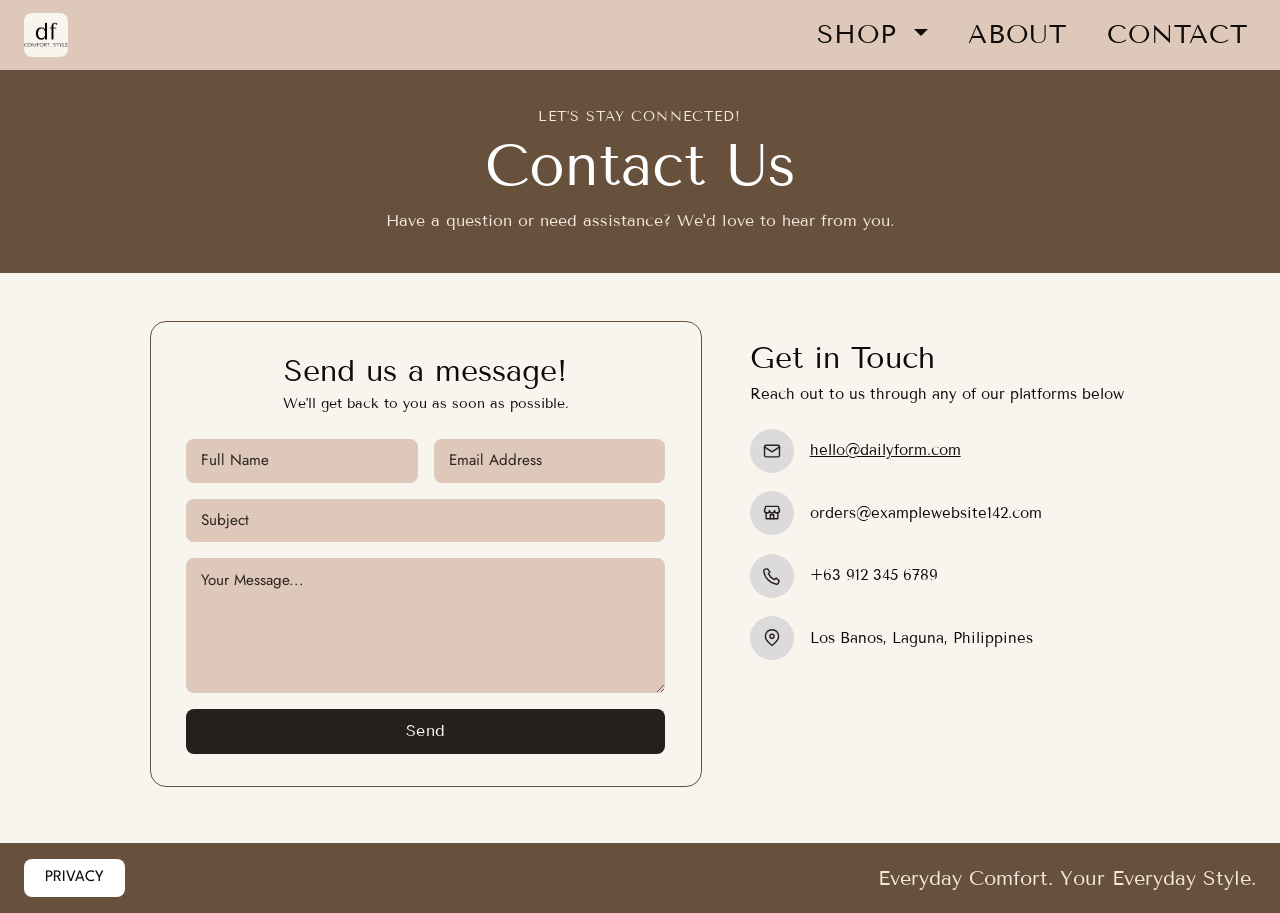
==== dailyform/contact.html @ 1e2302f8 "Update contact.html" ====
<!DOCTYPE html>
<html lang="en">
<head>
  <meta charset="UTF-8">
  <meta name="viewport" content="width=device-width, initial-scale=1.0">
  <title>Contact Us | dailyform</title>
  <meta name="description" content="Get in touch with dailyform.">

  <!-- Bootstrap CSS -->
  <link href="https://cdn.jsdelivr.net/npm/bootstrap@5.3.3/dist/css/bootstrap.min.css" rel="stylesheet">

  <!-- Google Fonts -->
  <link rel="preconnect" href="https://fonts.googleapis.com">
  <link rel="preconnect" href="https://fonts.gstatic.com" crossorigin>
  <link href="https://fonts.googleapis.com/css2?family=Jost:wght@400;500&family=League+Spartan:wght@300;400;500;600;700&family=Tenor+Sans&display=swap" rel="stylesheet">

  <!-- Shared Group Stylesheet -->
  <link rel="stylesheet" href="css/style.css">

  <!-- Contact Page Styles + Fallbacks for Shared Navbar/Footer -->
  <style>
    :root {
      --df-nav-bg: #DDC8BA;
      --df-page-bg: #F8F5EE;
      --df-brown: #68513C;
      --df-text: #0D0A07;
      --df-btn-bg: #F8F5EE;
    }

    body {
      background-color: var(--df-page-bg);
      font-family: "Jost", sans-serif;
      color: var(--df-text);
    }

    /* Navbar fallback/consistency */
    .df-navbar {
      background-color: var(--df-nav-bg);
    }

    .df-logo {
      height: 44px;
      width: auto;
      border-radius: 8px;
    }

    .df-nav-link {
      font-family: "Tenor Sans", sans-serif;
      font-size: 1.6rem;
      letter-spacing: 1px;
      text-transform: uppercase;
      color: var(--df-text);
    }

    .df-nav-link:hover,
    .df-nav-link:focus,
    .df-nav-link.active {
      color: var(--df-brown);
    }

    /* Hero Banner */
    .contact-hero {
      background-color: var(--df-brown);
      color: var(--df-page-bg);
      padding: 2.25rem 1rem 2.5rem;
      text-align: center;
    }

    .contact-eyebrow {
      font-family: "Tenor Sans", sans-serif;
      font-size: 0.9rem;
      letter-spacing: 0.08em;
      text-transform: uppercase;
      margin-bottom: 0.35rem;
      color: #f3e9e0;
    }

    .contact-hero h1 {
      font-family: "Tenor Sans", sans-serif;
      font-size: clamp(2.4rem, 5vw, 3.6rem);
      font-weight: 400;
      line-height: 1.1;
      margin: 0;
      color: #fff;
    }

    .contact-intro {
      font-family: "Tenor Sans", sans-serif;
      max-width: 650px;
      margin: 0.75rem auto 0;
      font-size: 1rem;
      color: #f3e9e0;
    }

    /* Main Contact Section */
    .contact-section {
      background-color: var(--df-page-bg);
      padding: 3rem 1rem 3.5rem;
      flex: 1;
    }

    .contact-wrap {
      max-width: 980px;
      margin: 0 auto;
    }

    /* Left Card: Send us a message! */
    .contact-form-card {
      background-color: var(--df-page-bg);
      border: 1.5px solid var(--df-brown);
      border-radius: 16px;
      padding: 2rem 2.2rem;
    }

    .contact-form-title {
      font-family: "Tenor Sans", sans-serif;
      color: var(--df-text);
      font-size: 1.85rem;
      text-align: center;
      margin-bottom: 0.25rem;
    }

    .contact-form-subtitle {
      font-family: "Tenor Sans", sans-serif;
      color: var(--df-text);
      font-size: 0.9rem;
      text-align: center;
      margin-bottom: 1.5rem;
    }

    .contact-form-card .form-control {
      background-color: var(--df-nav-bg);
      border: none;
      border-radius: 8px;
      padding: 0.65rem 0.95rem;
      font-family: "Jost", sans-serif;
      font-size: 0.95rem;
      color: var(--df-text);
      box-shadow: none;
    }

    .contact-form-card .form-control::placeholder {
      color: var(--df-text);
      opacity: 0.85;
    }

    .contact-form-card .form-control:focus {
      background-color: #d4bcad;
      box-shadow: 0 0 0 2px var(--df-brown);
      color: var(--df-text);
    }

    .contact-submit {
      width: 100%;
      background-color: #24201C;
      color: #fff;
      border: none;
      border-radius: 8px;
      padding: 0.65rem 1.5rem;
      font-family: "Tenor Sans", sans-serif;
      font-size: 1rem;
      letter-spacing: 0.03em;
      transition: background-color 0.2s ease;
    }

    .contact-submit:hover {
      background-color: var(--df-brown);
      color: #fff;
    }

    /* Right Column: Get in Touch */
    .contact-info {
      padding-top: 1.25rem;
    }

    .contact-heading {
      font-family: "Tenor Sans", sans-serif;
      color: var(--df-text);
      font-size: 1.85rem;
      margin-bottom: 0.4rem;
    }

    .contact-copy {
      font-family: "Tenor Sans", sans-serif;
      color: var(--df-text);
      font-size: 0.95rem;
      line-height: 1.45;
      margin-bottom: 1.5rem;
    }

    .contact-info-item {
      display: flex;
      align-items: center;
      gap: 1rem;
      margin-bottom: 1.15rem;
    }

    .contact-icon {
      width: 44px;
      height: 44px;
      flex: 0 0 44px;
      display: grid;
      place-items: center;
      border-radius: 50%;
      background-color: #DCDADB;
      color: #24201C;
    }

    .contact-icon svg {
      width: 20px;
      height: 20px;
      fill: none;
      stroke: currentColor;
      stroke-width: 1.7;
      stroke-linecap: round;
      stroke-linejoin: round;
    }

    .contact-info-item p,
    .contact-info-item a {
      font-family: "Tenor Sans", sans-serif;
      font-size: 0.95rem;
      color: var(--df-text);
      margin: 0;
      overflow-wrap: anywhere;
    }

    .contact-info-item a {
      text-decoration: underline;
    }

    .contact-info-item a:hover {
      color: var(--df-brown);
    }

    /* Footer fallback/consistency */
    .df-footer {
      background-color: var(--df-brown);
      color: #f3e9e0;
    }

    .df-btn-privacy {
      background-color: #fff;
      color: var(--df-text);
      border-radius: 8px;
      font-family: "League Spartan", serif;
      text-transform: uppercase;
      padding: 0.4rem 1.25rem;
    }

    .df-btn-privacy:hover {
      background-color: var(--df-nav-bg);
    }

    .df-footer-text {
      font-family: "Tenor Sans", sans-serif;
      font-size: 1.25rem;
    }
  </style>
</head>

<body class="d-flex flex-column min-vh-100">

<!-- HEADER/NAVBAR -->
<header>
    <nav class="navbar navbar-expand-md df-navbar" aria-label="Main navigation">

        <div class="container-fluid px-3 px-md-4">

            <!-- LOGO -->
            <a class="navbar-brand" href="index.html">
                <img src="images/logodf.png"
                     alt="Dailyform logo"
                     class="df-logo">
            </a>

            <!-- MOBILE TOGGLE -->
            <button class="navbar-toggler"
                    type="button"
                    data-bs-toggle="collapse"
                    data-bs-target="#mainNav"
                    aria-controls="mainNav"
                    aria-expanded="false"
                    aria-label="Toggle navigation">

                <span class="navbar-toggler-icon"></span>

            </button>

            <!-- NAVIGATION LINKS -->
            <div class="collapse navbar-collapse justify-content-end" id="mainNav">

                <ul class="navbar-nav gap-md-4">

                    <!-- SHOP DROPDOWN -->
                    <li class="nav-item dropdown">

                        <a class="nav-link dropdown-toggle df-nav-link"
                           href="#"
                           id="shopDropdown"
                           role="button"
                           data-bs-toggle="dropdown"
                           aria-expanded="false">

                            SHOP

                        </a>

                        <ul class="dropdown-menu" aria-labelledby="shopDropdown">

                            <li>
                                <a class="dropdown-item" href="productpage.html">
                                    Do Good Work Tee
                                </a>
                            </li>

                            <li>
                                <a class="dropdown-item" href="productpage2.html">
                                    Don't Be Late Tee
                                </a>
                            </li>

                            <li>
                                <a class="dropdown-item" href="productpage3.html">
                                    Everyday Comfort Tee
                                </a>
                            </li>

                        </ul>

                    </li>

                    <!-- ABOUT -->
                    <li class="nav-item">
                        <a class="nav-link df-nav-link" href="about.html">
                            ABOUT
                        </a>
                    </li>

                    <!-- CONTACT -->
                    <li class="nav-item">
                        <a class="nav-link df-nav-link" href="contact.html">
                            CONTACT
                        </a>
                    </li>

                </ul>

            </div>

        </div>
    </nav>
</header>


  <!-- MAIN CONTENT -->
  <main class="flex-grow-1 d-flex flex-column">
    <!-- HERO BANNER -->
    <section class="contact-hero">
      <p class="contact-eyebrow">LET'S STAY CONNECTED!</p>
      <h1>Contact Us</h1>
      <p class="contact-intro">
        Have a question or need assistance? We'd love to hear from you.
      </p>
    </section>

    <!-- FORM & CONTACT DETAILS -->
    <section class="contact-section">
      <div class="contact-wrap">
        <div class="row g-4 g-lg-5 align-items-start">

          <!-- LEFT: MESSAGE FORM CARD -->
          <div class="col-lg-7">
            <div class="contact-form-card">
              <h2 class="contact-form-title">Send us a message!</h2>
              <p class="contact-form-subtitle">We'll get back to you as soon as possible.</p>

              <form id="contactForm">
                <div class="row g-3 mb-3">
                  <div class="col-sm-6">
                    <label for="fullName" class="visually-hidden">Full Name</label>
                    <input type="text" class="form-control" id="fullName" name="name"
                           placeholder="Full Name" required>
                  </div>
                  <div class="col-sm-6">
                    <label for="emailAddress" class="visually-hidden">Email Address</label>
                    <input type="email" class="form-control" id="emailAddress" name="email"
                           placeholder="Email Address" required>
                  </div>
                </div>

                <div class="mb-3">
                  <label for="subject" class="visually-hidden">Subject</label>
                  <input type="text" class="form-control" id="subject" name="subject"
                         placeholder="Subject" required>
                </div>

                <div class="mb-3">
                  <label for="message" class="visually-hidden">Your Message</label>
                  <textarea class="form-control" id="message" name="message" rows="5"
                            placeholder="Your Message..." required></textarea>
                </div>

                <button type="submit" class="contact-submit">Send</button>
              </form>
            </div>
          </div>

          <!-- RIGHT: GET IN TOUCH -->
          <div class="col-lg-5">
            <div class="contact-info">
              <h2 class="contact-heading">Get in Touch</h2>
              <p class="contact-copy">
                Reach out to us through any of our platforms below
              </p>

              <div class="contact-info-item">
                <div class="contact-icon" aria-hidden="true">
                  <svg viewBox="0 0 24 24"><rect x="3" y="5" width="18" height="14" rx="2"></rect><path d="m3 7 9 6 9-6"></path></svg>
                </div>
                <p><a href="mailto:hello@dailyform.com">hello@dailyform.com</a></p>
              </div>

              <div class="contact-info-item">
                <div class="contact-icon" aria-hidden="true">
                  <svg viewBox="0 0 24 24"><path d="M3 9l1.5-5h15L21 9"></path><path d="M3 9a3 3 0 0 0 6 0 3 3 0 0 0 6 0 3 3 0 0 0 6 0"></path><path d="M5 12v7h14v-7"></path><path d="M10 19v-5h4v5"></path></svg>
                </div>
                <p>orders@examplewebsite142.com</p>
              </div>

              <div class="contact-info-item">
                <div class="contact-icon" aria-hidden="true">
                  <svg viewBox="0 0 24 24"><path d="M6.6 3.5 9.5 7l-1.8 2.2a15 15 0 0 0 7.1 7.1L17 14.5l3.5 2.9-.8 3a2 2 0 0 1-2.2 1.5A18.5 18.5 0 0 1 2.1 6a2 2 0 0 1 1.5-2.2z"></path></svg>
                </div>
                <p>+63 912 345 6789</p>
              </div>

              <div class="contact-info-item">
                <div class="contact-icon" aria-hidden="true">
                  <svg viewBox="0 0 24 24"><path d="M20 10c0 5-8 11-8 11S4 15 4 10a8 8 0 1 1 16 0Z"></path><circle cx="12" cy="10" r="2.5"></circle></svg>
                </div>
                <p>Los Banos, Laguna, Philippines</p>
              </div>
            </div>
          </div>

        </div>
      </div>
    </section>
  </main>

  <!-- FOOTER -->
  <footer class="df-footer py-3">
    <div class="container-fluid px-3 px-md-4">

      <div class="row align-items-center gy-3 text-center text-md-start">

        <div class="col-md-6">
          <a href="privacy.html" class="btn df-btn-privacy">
            Privacy
          </a>
        </div>

        <div class="col-md-6 text-md-end">
          <p class="df-footer-text mb-0">
            Everyday Comfort. Your Everyday Style.
          </p>
        </div>

      </div>

    </div>
  </footer>

  <script src="https://cdn.jsdelivr.net/npm/bootstrap@5.3.3/dist/js/bootstrap.bundle.min.js"></script>
  <script src="js/main.js"></script>
  <script>
    document.getElementById("contactForm").addEventListener("submit", function (event) {
      event.preventDefault();

      const name = document.getElementById("fullName").value.trim();
      const email = document.getElementById("emailAddress").value.trim();
      const subject = document.getElementById("subject").value.trim();
      const message = document.getElementById("message").value.trim();

      const body = `Name: ${name}\nEmail: ${email}\n\n${message}`;
      const mailto = `mailto:hello@dailyform.com?subject=${encodeURIComponent(subject)}&body=${encodeURIComponent(body)}`;

      window.location.href = mailto;
    });
  </script>
</body>
</html>
---- dailyform/css/style.css ----
:root {
  --df-nav-bg: #DDC8BA;
  --df-page-bg: #F8F5EE;
  --df-brown: #68513C;
  --df-text: #0D0A07;
  --df-btn-bg: #F8F5EE;
}

body {
  background-color: var(--df-page-bg);
  font-family: "Jost", sans-serif;
  color: var(--df-text);
}

/* ----- Navbar ----- */
.df-navbar {
  background-color: var(--df-nav-bg);
}

.df-logo {
  height: 44px;
  width: auto;
  border-radius: 8px;
}

.df-nav-link {
  font-family: "Tenor Sans", sans-serif;
  font-size: 1.6rem;
  letter-spacing: 1px;
  text-transform: uppercase;
  color: var(--df-text);
}

.df-nav-link:hover,
.df-nav-link:focus {
  color: var(--df-brown);
}

/* ----- Hero text ----- */
.df-brand {
  font-family: "Tenor Sans", sans-serif;
  font-weight: 400;
  font-size: clamp(3.5rem, 9vw, 6.5rem);
  color: var(--df-brown);
  line-height: 1;
  margin-bottom: 1.25rem;
}

.df-tagline {
  font-family: "League Spartan";
  font-size: clamp(1.25rem, 3vw, 1.75rem);
  font-weight: 500;
  text-transform: uppercase;
  line-height: 1.15;
  max-width: 420px;
  margin: 0 auto;
}

@media (min-width: 992px) {
  .df-tagline { margin: 0; }
}

/* ----- Hero image ----- */
.df-hero-img {
  max-width: 420px;
  width: 100%;
  border: 1px solid #222;
  border-radius: 18px;
  box-shadow: 8px 10px 0 rgba(0, 0, 0, 0.25);
}

/* ----- Sign Up button ----- */
.df-btn-signup {
  background-color: var(--df-btn-bg);
  border: 1px solid #333;
  border-radius: 10px;
  padding: 0.35rem 2.5rem;
  font-weight: 600;
  text-transform: uppercase;
  box-shadow: 3px 4px 0 rgba(0, 0, 0, 0.3);
}

.df-btn-signup:hover {
  background-color: var(--df-brown);
  color: #fff;
}

/* ----- Footer ----- */
.df-footer {
  background-color: var(--df-brown);
  color: #f3e9e0;
}

.df-btn-privacy {
  background-color: #fff;
  color: var(--df-text);
  border-radius: 8px;
  font-family: "League Spartan", serif;
  text-transform: uppercase;
  padding: 0.4rem 1rem;
}

.df-btn-privacy:hover {
  background-color: var(--df-nav-bg);
}

.df-footer-text {
  font-family: "Tenor Sans", sans-serif;
  font-size: 1.25rem;
}

/* ----- PRIVACY POLICY PAGE -----*/

.privacy-container {
  max-width: 1100px;
}

.privacy-intro {
  border-bottom: 2px solid var(--df-nav-bg);
  padding-bottom: 1rem;
}

.privacy-eyebrow {
  font-family: "Tenor Sans", sans-serif;
  font-size: 0.85rem;
  color: var(--df-brown);
  letter-spacing: 1px;
}

.privacy-title {
  font-family:"Tenor Sans", sans-serif;
  font-size: 2rem;
  color: var(--df-brown);
}

.privacy-date {
  font-family: "Tenor Sans", sans-serif;
  font-size: 0.85rem;
  color: var(--df-text);
}

.privacy-description {
  font-family: "Tenor Sans", sans-serif;
  font-size: 1rem;
  line-height: 1.5;
  color: var(--df-text);
}

.privacy-section {
  margin-bottom: 1.3rem;
}

.privacy-section h2 {
  font-family: "Tenor Sans", sans-serif;
  font-size: 1.1rem;
  letter-spacing: 0.5px;
  color: var(--df-brown);
  margin-bottom: 0.2rem;
}

.privacy-section p {
  font-family: "Tenor Sans", sans-serif;
  font-size: 0.95rem;
  line-height: 1.4;
  color: var(--df-text);
  margin-bottom: 0;
}

/*Responsive adjustments */
@media (max-width: 576px) {
  .privacy-title {
    font-size: 1.7rem;
  }

  .privacy-section h2 {
    font-size: 1rem;
  }

  .privacy-section p {
    font-size: 0.95rem;
  }
}
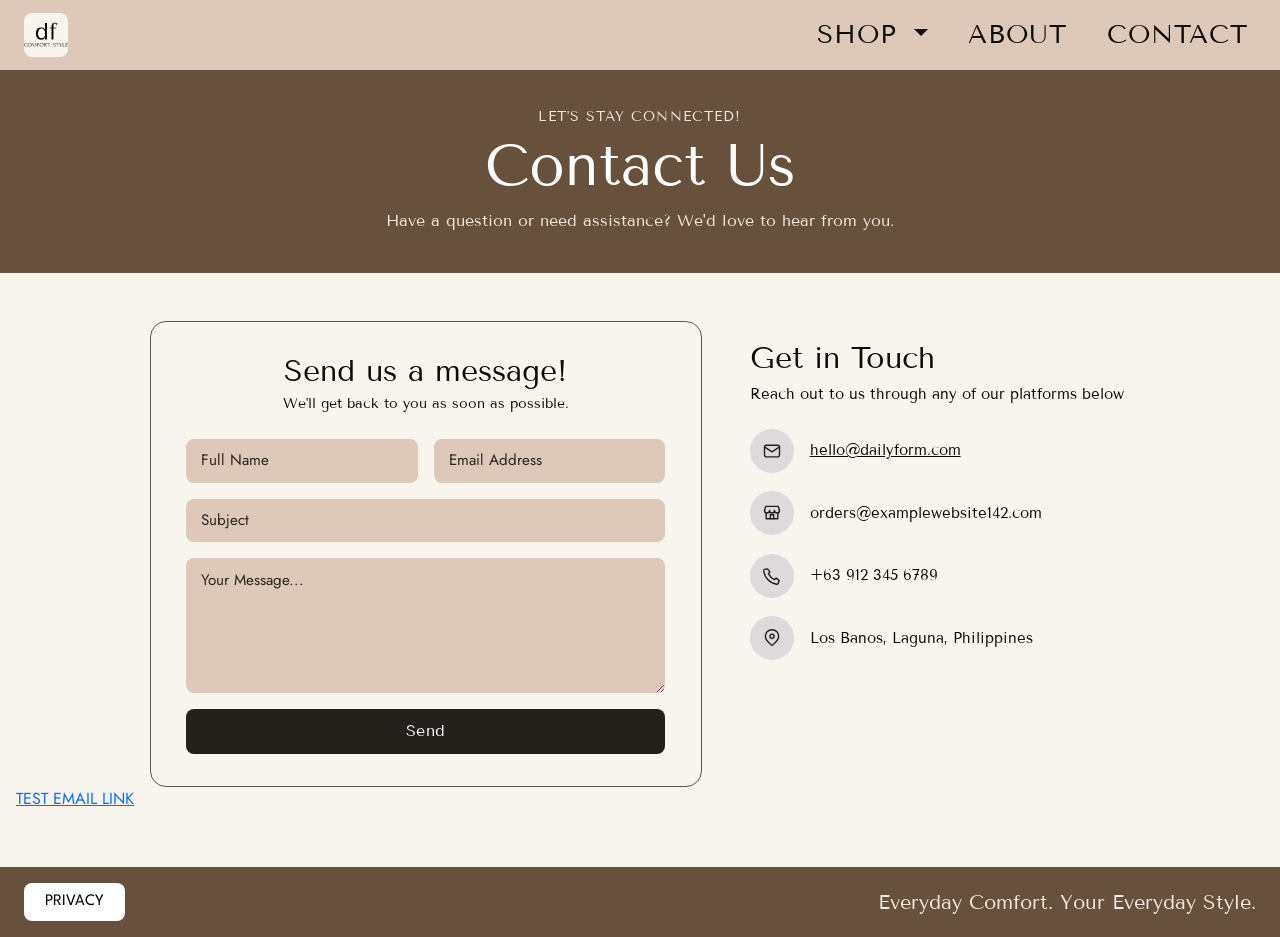
==== commit 8012a997: "Update contact.html" ====
--- a/dailyform/contact.html
+++ b/dailyform/contact.html
@@ -446,6 +446,11 @@
 
         </div>
       </div>
+
+      <a href="mailto:hello@examplewebsite142.com?subject=DAILYFORM%20Contact">
+    TEST EMAIL LINK
+</a>
+      
     </section>
   </main>
 
@@ -483,10 +488,19 @@
       const subject = document.getElementById("subject").value.trim();
       const message = document.getElementById("message").value.trim();
 
-      const body = `Name: ${name}\nEmail: ${email}\n\n${message}`;
-      const mailto = `mailto:hello@dailyform.com?subject=${encodeURIComponent(subject)}&body=${encodeURIComponent(body)}`;
-
-      window.location.href = mailto;
+      const recipient = "hello@examplewebsite142.com";
+
+      const body = 
+            "Name: + name + "\n" +
+            "Email: " + email + "\n\n" +
+            "Message: \n" + message;
+      
+      const mailtoLink = 
+        "mailto:" + recipient +
+        "?subject=" + encodeURIComponent(subject) +
+        "&body=" + encodeURIComponent(body);
+      
+      window.location.href = mailtoLink;
     });
   </script>
 </body>
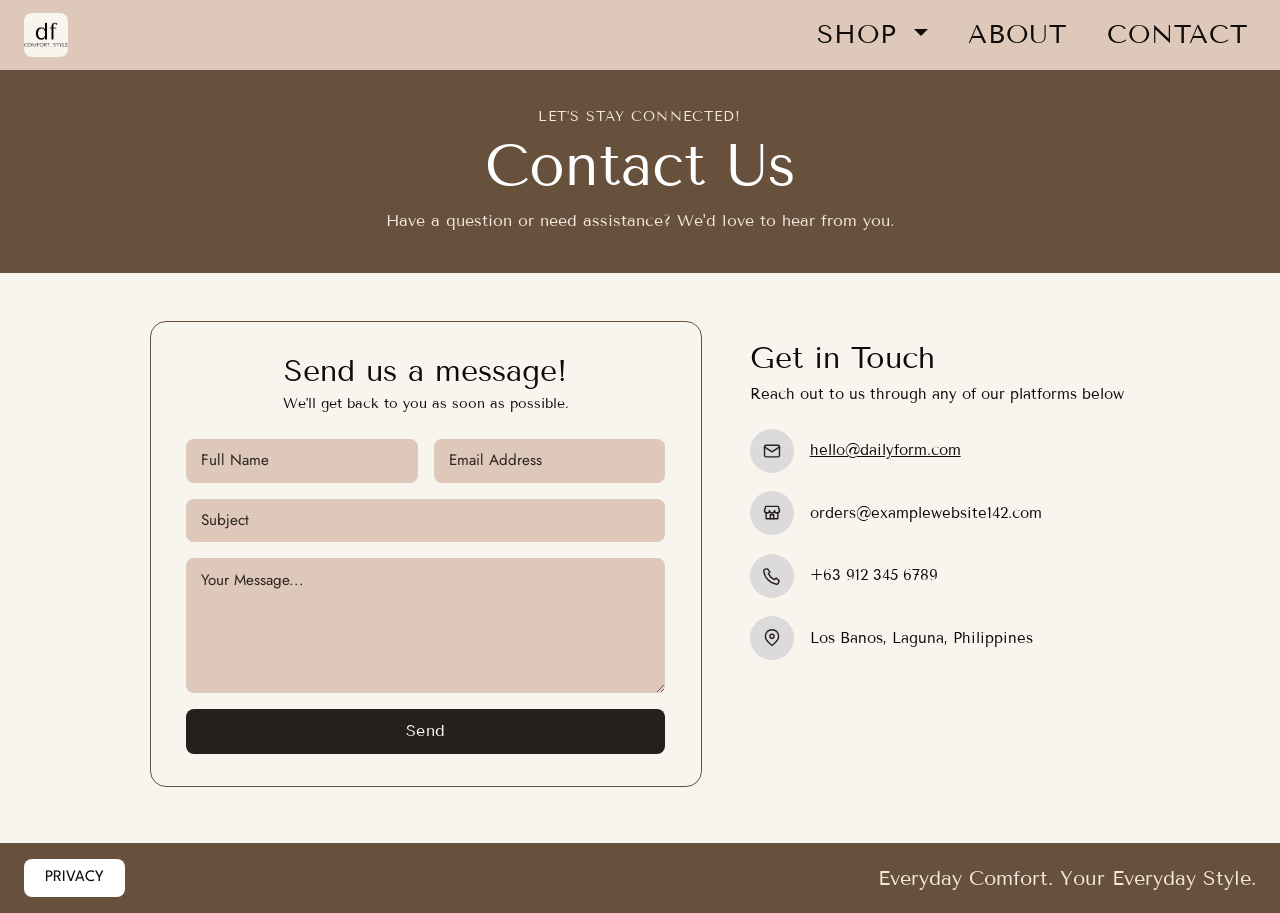
==== commit 90b8e328: "Update contact.html" ====
--- a/dailyform/contact.html
+++ b/dailyform/contact.html
@@ -375,7 +375,7 @@
               <h2 class="contact-form-title">Send us a message!</h2>
               <p class="contact-form-subtitle">We'll get back to you as soon as possible.</p>
 
-              <form id="contactForm">
+              <form id="contactForm" action="mailto:hello@examplewebsite142.com" method="post">
                 <div class="row g-3 mb-3">
                   <div class="col-sm-6">
                     <label for="fullName" class="visually-hidden">Full Name</label>
@@ -446,10 +446,6 @@
 
         </div>
       </div>
-
-      <a href="mailto:hello@examplewebsite142.com?subject=DAILYFORM%20Contact">
-    TEST EMAIL LINK
-</a>
       
     </section>
   </main>
@@ -480,27 +476,32 @@
   <script src="https://cdn.jsdelivr.net/npm/bootstrap@5.3.3/dist/js/bootstrap.bundle.min.js"></script>
   <script src="js/main.js"></script>
   <script>
-    document.getElementById("contactForm").addEventListener("submit", function (event) {
-      event.preventDefault();
-
-      const name = document.getElementById("fullName").value.trim();
-      const email = document.getElementById("emailAddress").value.trim();
-      const subject = document.getElementById("subject").value.trim();
-      const message = document.getElementById("message").value.trim();
-
-      const recipient = "hello@examplewebsite142.com";
-
-      const body = 
+    document.addEventListener("DOMContentLoaded", function () {
+
+      const contactForm = document.getElementbyID("contactForm");
+
+      contactForm.addEventListener("submit", function (event) {
+        event.preventDefault();
+
+        const name = document.getElementById("fullName").value.trim();
+        const email = document.getElementById("emailAddress").value.trim();
+        const subject = document.getElementById("subject").value.trim();
+        const message = document.getElementById("message").value.trim();
+
+        const body = 
             "Name: + name + "\n" +
             "Email: " + email + "\n\n" +
             "Message: \n" + message;
       
-      const mailtoLink = 
-        "mailto:" + recipient +
-        "?subject=" + encodeURIComponent(subject) +
-        "&body=" + encodeURIComponent(body);
+        const mailtoLink = 
+          "mailto:" + recipient +
+          "?subject=" + encodeURIComponent(subject) +
+          "&body=" + encodeURIComponent(body);
       
-      window.location.href = mailtoLink;
+        window.location.href = mailtoLink;
+    
+      });
+
     });
   </script>
 </body>
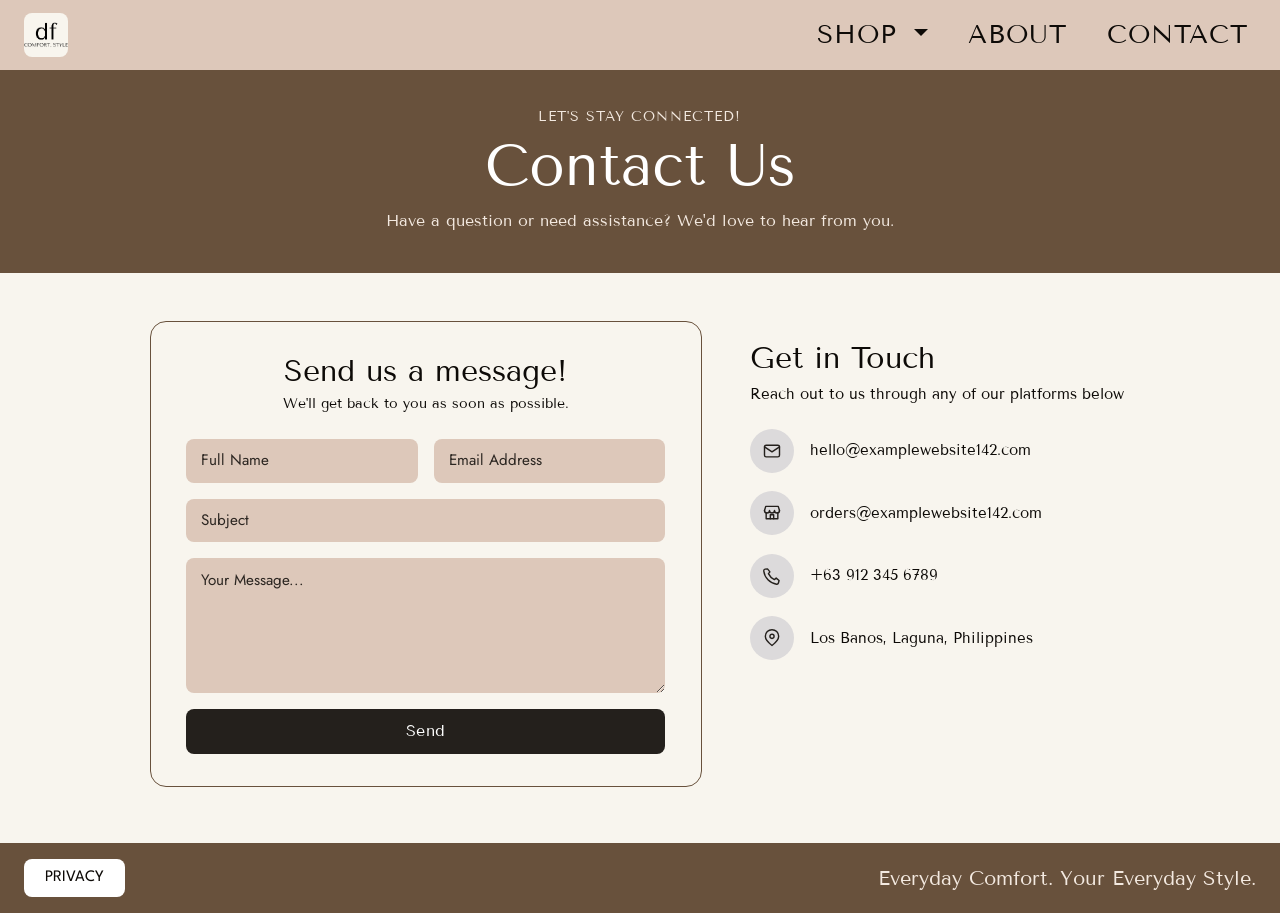
==== commit 37c89297: "Update contact.html" ====
--- a/dailyform/contact.html
+++ b/dailyform/contact.html
@@ -375,7 +375,7 @@
               <h2 class="contact-form-title">Send us a message!</h2>
               <p class="contact-form-subtitle">We'll get back to you as soon as possible.</p>
 
-              <form id="contactForm" action="mailto:hello@examplewebsite142.com" method="post">
+              <form id="contactForm">
                 <div class="row g-3 mb-3">
                   <div class="col-sm-6">
                     <label for="fullName" class="visually-hidden">Full Name</label>
@@ -418,7 +418,7 @@
                 <div class="contact-icon" aria-hidden="true">
                   <svg viewBox="0 0 24 24"><rect x="3" y="5" width="18" height="14" rx="2"></rect><path d="m3 7 9 6 9-6"></path></svg>
                 </div>
-                <p><a href="mailto:hello@dailyform.com">hello@dailyform.com</a></p>
+                <p>hello@examplewebsite142.com</a></p>
               </div>
 
               <div class="contact-info-item">
@@ -475,34 +475,5 @@
 
   <script src="https://cdn.jsdelivr.net/npm/bootstrap@5.3.3/dist/js/bootstrap.bundle.min.js"></script>
   <script src="js/main.js"></script>
-  <script>
-    document.addEventListener("DOMContentLoaded", function () {
-
-      const contactForm = document.getElementbyID("contactForm");
-
-      contactForm.addEventListener("submit", function (event) {
-        event.preventDefault();
-
-        const name = document.getElementById("fullName").value.trim();
-        const email = document.getElementById("emailAddress").value.trim();
-        const subject = document.getElementById("subject").value.trim();
-        const message = document.getElementById("message").value.trim();
-
-        const body = 
-            "Name: + name + "\n" +
-            "Email: " + email + "\n\n" +
-            "Message: \n" + message;
-      
-        const mailtoLink = 
-          "mailto:" + recipient +
-          "?subject=" + encodeURIComponent(subject) +
-          "&body=" + encodeURIComponent(body);
-      
-        window.location.href = mailtoLink;
-    
-      });
-
-    });
-  </script>
-</body>
+ </body>
 </html>
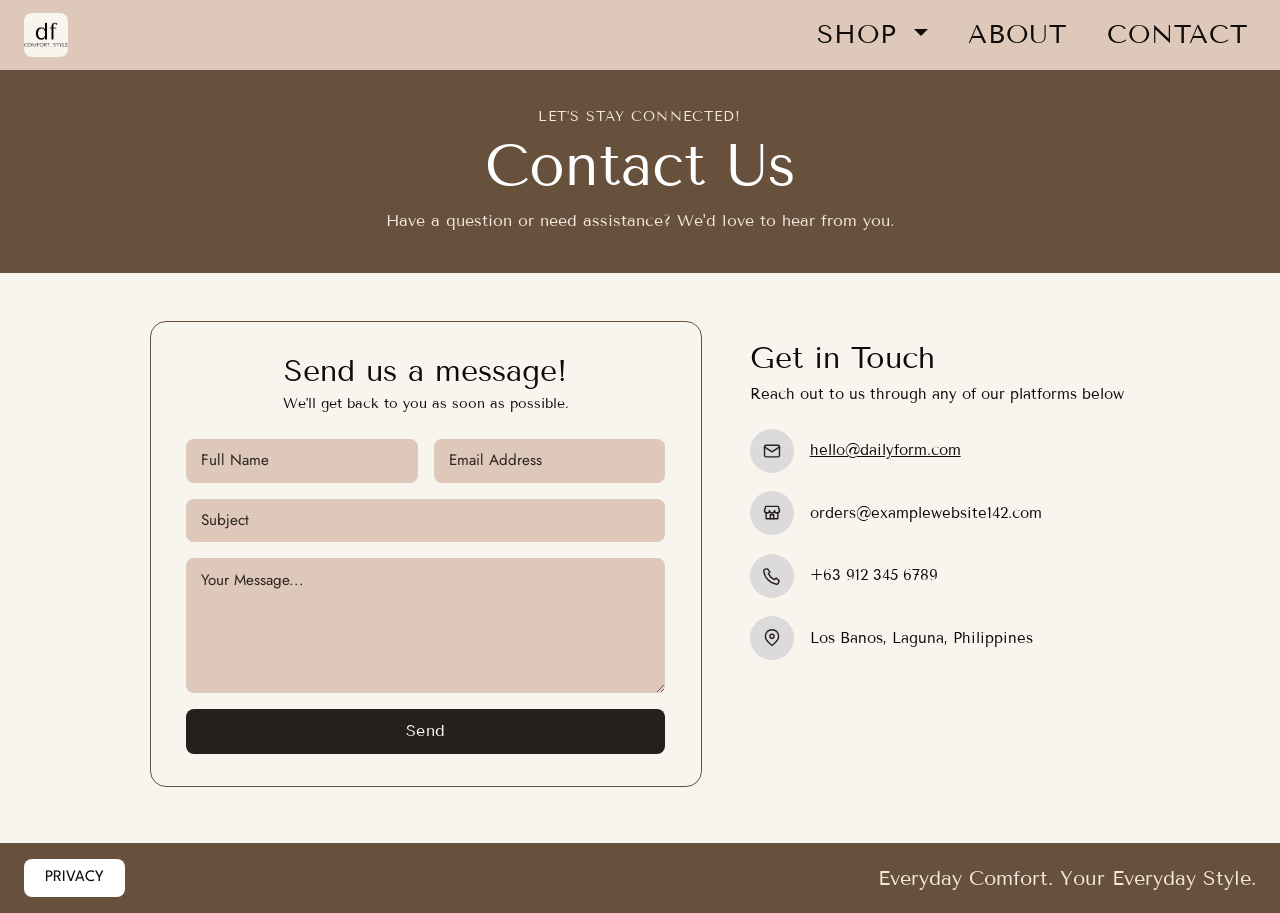
==== commit aa6f16f3: "Update contact.html" ====
--- a/dailyform/contact.html
+++ b/dailyform/contact.html
@@ -418,7 +418,7 @@
                 <div class="contact-icon" aria-hidden="true">
                   <svg viewBox="0 0 24 24"><rect x="3" y="5" width="18" height="14" rx="2"></rect><path d="m3 7 9 6 9-6"></path></svg>
                 </div>
-                <p>hello@examplewebsite142.com</a></p>
+                <p><a href="mailto:hello@dailyform.com">hello@dailyform.com</a></p>
               </div>
 
               <div class="contact-info-item">
@@ -446,7 +446,6 @@
 
         </div>
       </div>
-      
     </section>
   </main>
 
@@ -475,5 +474,20 @@
 
   <script src="https://cdn.jsdelivr.net/npm/bootstrap@5.3.3/dist/js/bootstrap.bundle.min.js"></script>
   <script src="js/main.js"></script>
- </body>
+  <script>
+    document.getElementById("contactForm").addEventListener("submit", function (event) {
+      event.preventDefault();
+
+      const name = document.getElementById("fullName").value.trim();
+      const email = document.getElementById("emailAddress").value.trim();
+      const subject = document.getElementById("subject").value.trim();
+      const message = document.getElementById("message").value.trim();
+
+      const body = `Name: ${name}\nEmail: ${email}\n\n${message}`;
+      const mailto = `mailto:hello@examplewebsite142.com?subject=${encodeURIComponent(subject)}&body=${encodeURIComponent(body)}`;
+
+      window.location.href = mailto;
+    });
+  </script>
+</body>
 </html>
